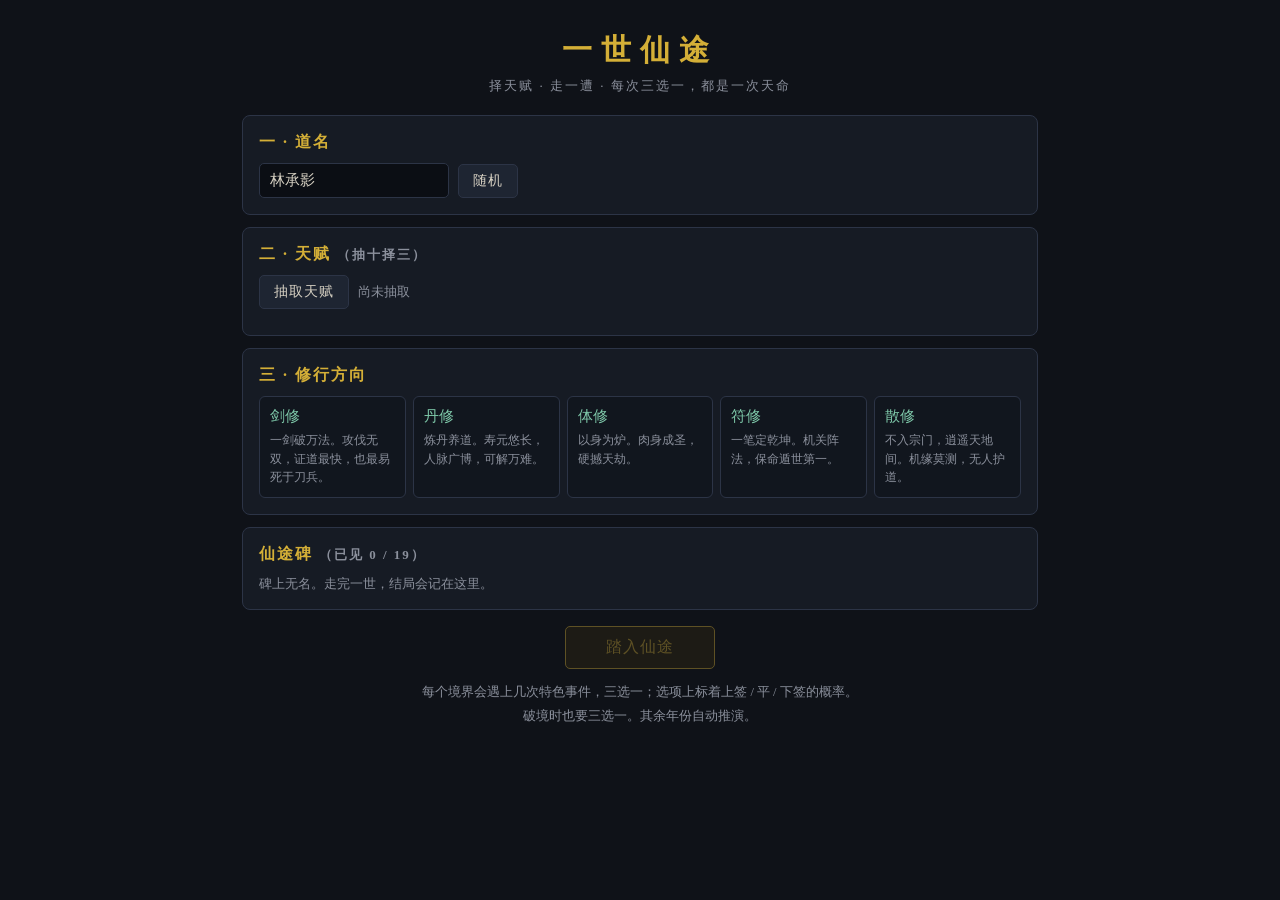
==== index.html @ eea554a2 "v1.0" ====
<!DOCTYPE html>
<html lang="zh-CN">
<head>
<meta charset="utf-8">
<meta name="viewport" content="width=device-width, initial-scale=1">
<title>一世仙途 · 文字修仙人生</title>
<style>
  :root{
    --bg:#0f1218; --panel:#161b24; --line:#2c3446; --ink:#d8d2c4;
    --dim:#8b909c; --gold:#d4af37; --jade:#7ec8a9; --red:#c96a6a; --blue:#7aa5d8;
  }
  *{box-sizing:border-box; margin:0; padding:0;}
  body{background:var(--bg); color:var(--ink); font-family:"KaiTi","STKaiti","楷体","Noto Serif SC",serif;
    min-height:100vh; display:flex; justify-content:center;}
  #app{width:min(820px,96vw); padding:18px 12px 44px;}
  header{text-align:center; margin:12px 0 20px;}
  header h1{font-size:30px; letter-spacing:9px; color:var(--gold); font-weight:600;}
  header p{color:var(--dim); margin-top:6px; letter-spacing:2px; font-size:13px;}
  .panel{background:var(--panel); border:1px solid var(--line); border-radius:8px; padding:16px; margin-bottom:12px;}
  .panel h2{font-size:16px; color:var(--gold); margin-bottom:10px; letter-spacing:2px; font-weight:600;}
  .row{display:flex; gap:9px; flex-wrap:wrap; align-items:center;}
  .center{justify-content:center;}
  input[type=text]{background:#0b0e14; border:1px solid var(--line); color:var(--ink);
    padding:8px 10px; border-radius:5px; font-size:15px; font-family:inherit; width:190px;}
  input[type=text]:focus{outline:none; border-color:var(--gold);}
  button{background:#1e2532; color:var(--ink); border:1px solid var(--line); padding:7px 14px;
    border-radius:5px; cursor:pointer; font-family:inherit; font-size:14px; letter-spacing:1px;}
  button:hover:not(:disabled){border-color:var(--gold); color:var(--gold);}
  button:disabled{opacity:.4; cursor:not-allowed;}
  button.primary{background:#332a13; border-color:var(--gold); color:var(--gold);}
  .hint{color:var(--dim); font-size:13px;}
  .rules{color:var(--dim); font-size:12.5px; line-height:1.9; text-align:center; margin-top:12px;}

  #talentGrid{display:grid; grid-template-columns:repeat(auto-fill,minmax(150px,1fr)); gap:7px; margin-top:10px;}
  .tcard{border:1px solid var(--line); border-radius:6px; padding:9px; cursor:pointer; background:#11161e;}
  .tcard:hover{background:#171e29;}
  .tcard .tname{font-size:14px;}
  .tcard .tdesc{font-size:12px; color:var(--dim); margin-top:4px; line-height:1.5;}
  .tcard .grade{font-size:10.5px; color:var(--dim);}
  .tcard.sel{border-color:var(--jade); background:#15211d;}
  .tcard.sel::after{content:" ✓"; color:var(--jade);}
  .tcard.g4 .grade{color:var(--gold);}
  .tcard.g3 .grade{color:#b48ae0;}

  #pathGrid{display:grid; grid-template-columns:repeat(auto-fill,minmax(145px,1fr)); gap:7px;}
  .pcard{border:1px solid var(--line); border-radius:6px; padding:10px; cursor:pointer; background:#11161e;}
  .pcard:hover{background:#171e29;}
  .pcard .pname{font-size:15px; color:var(--jade);}
  .pcard .pdesc{font-size:12px; color:var(--dim); margin-top:5px; line-height:1.55;}
  .pcard.sel{border-color:var(--jade); background:#15211d;}

  #stele{display:flex; flex-wrap:wrap; gap:5px;}
  .stchip{font-size:11.5px; border:1px solid var(--line); border-radius:12px; padding:2px 9px; color:var(--dim);}
  .stchip.got{color:var(--gold); border-color:#5a4a1e; cursor:help;}

  #status{display:flex; flex-wrap:wrap; gap:6px 14px; align-items:center;
    background:var(--panel); border:1px solid var(--line); border-radius:8px;
    padding:9px 12px; margin-bottom:10px; font-size:13.5px;}
  #status b{color:var(--gold); font-weight:600;}
  .chip{background:#1d2434; border-radius:12px; padding:1px 8px; font-size:12px;}
  .chip.auto{color:#b48ae0;}
  #log{background:var(--panel); border:1px solid var(--line); border-radius:8px;
    padding:16px 18px; min-height:300px; max-height:62vh; overflow-y:auto;
    line-height:1.9; font-size:15px;}
  .entry{margin-bottom:9px;}
  .entry .yr{color:var(--dim); font-size:12.5px; margin-right:7px;}
  .entry .et{color:var(--jade); margin-right:5px;}
  .entry.brk{text-align:center; color:var(--gold); letter-spacing:3px; margin:16px 0;
    border-top:1px dashed var(--line); border-bottom:1px dashed var(--line); padding:7px 0;}
  .entry.fill{color:#9aa0ad;}
  .entry .fx{display:block; color:var(--dim); font-size:12px; margin-top:2px;}
  .entry.result{border-left:2px solid var(--line); padding-left:10px;}
  .entry.result.good{border-left-color:var(--jade);}
  .entry.result.mid{border-left-color:var(--gold);}
  .entry.result.bad{border-left-color:var(--red);}
  .entry .pick{color:var(--gold);}
  .badge{display:inline; font-size:11px; margin-left:5px; letter-spacing:1px;}
  .badge::before{content:"〔";} .badge::after{content:"〕";}
  .badge.good{color:var(--jade);}
  .badge.mid{color:var(--gold);}
  .badge.bad{color:var(--red);}

  .choice{border:1px solid var(--line); border-left:3px solid var(--gold);
    padding:13px 14px; margin:15px 0; background:#131822;}
  .choice.special{border-left-color:var(--gold);}
  .choice.breakthrough{border-left-color:var(--blue);}
  .choice.event{border-left-color:var(--jade);}
  .ctag{font-size:10.5px; letter-spacing:3px; color:var(--dim); margin-bottom:5px;}
  .ctitle{color:var(--gold); font-size:16px; margin-bottom:6px;}
  .ctext{line-height:1.8; font-size:14px; margin-bottom:9px; white-space:pre-line;}
  .chint{color:var(--dim); font-size:11.5px; margin-bottom:8px;}
  .opt{display:block; width:100%; text-align:left; margin-bottom:7px; padding:9px 11px;
    background:#0e1219; border:1px solid var(--line); border-radius:5px; letter-spacing:0;}
  .opt:last-child{margin-bottom:0;}
  .opt:hover:not(:disabled){border-color:var(--gold);}
  .olabel{font-size:14.5px; color:var(--ink);}
  .opt .risk{font-size:10.5px; border:1px solid currentColor; border-radius:3px; padding:0 5px; margin-left:7px;}
  .risk.good{color:var(--jade);} .risk.mid{color:var(--gold);} .risk.bad{color:var(--red);}
  .odesc{font-size:12px; color:var(--dim); line-height:1.6; margin-top:4px;}
  .oprob{font-size:12px; color:var(--dim); margin-top:4px;}
  .oprob .g{color:var(--jade);} .oprob .m{color:var(--gold);} .oprob .b{color:var(--red);}
  .ochance{font-size:12.5px; color:var(--blue); margin-top:4px;}
  .olock{font-size:11.5px; color:var(--red); margin-top:3px;}
  .thinking{color:#b48ae0; font-size:11.5px; margin-top:6px;}

  #controls{display:flex; gap:6px; margin-top:9px; flex-wrap:wrap; align-items:center;}
  #controls .sep{flex:1;}
  #controls button{padding:6px 12px; font-size:13px;}
  #controls button.on{border-color:#b48ae0; color:#b48ae0;}

  #ending{position:fixed; inset:0; background:rgba(6,8,12,.94); z-index:20;
    display:flex; align-items:center; justify-content:center; padding:18px;}
  #ending .card{background:var(--panel); border:1px solid var(--gold); border-radius:10px;
    max-width:600px; width:100%; padding:26px 26px 22px; text-align:center;
    max-height:90vh; overflow-y:auto;}
  #ending .etag{color:var(--dim); letter-spacing:4px; font-size:12px;}
  #ending h2{font-size:28px; color:var(--gold); letter-spacing:6px; margin:10px 0 4px; font-weight:600;}
  #ending .grade{color:var(--dim); font-size:12.5px; margin-bottom:14px;}
  #ending .grade b{color:var(--gold); font-size:17px;}
  #ending .edesc{white-space:pre-line; line-height:1.9; font-size:14.5px; text-align:left;
    margin-bottom:14px; padding:11px 13px; background:#10141b; border-radius:6px;}
  #ending .grid{display:grid; grid-template-columns:repeat(4,1fr); gap:5px; margin-bottom:12px;}
  #ending .grid div{background:#10141b; border:1px solid var(--line); border-radius:4px; padding:5px 3px;
    font-size:11.5px; color:var(--dim);}
  #ending .grid b{display:block; color:var(--ink); font-size:14px; font-weight:400; margin-top:2px;}
  #ending .flagwrap{display:flex; flex-wrap:wrap; gap:4px; justify-content:center; margin-bottom:12px;}
  #ending .flag{font-size:11px; color:var(--jade); border:1px solid #29473c; border-radius:10px; padding:1px 8px;}
  #ending .unlock{font-size:11.5px; color:var(--dim); margin-bottom:10px;}
  #ending .hist{text-align:left; font-size:12px; color:var(--dim); line-height:1.8;
    border-top:1px dashed var(--line); padding-top:8px; margin-bottom:14px; max-height:160px; overflow-y:auto;}
  #ending .hrow{display:flex; gap:6px;}
  #ending .hrow span:first-child{color:#6f7684; min-width:56px;}
  #ending .hrow span:nth-child(2){color:var(--ink);}
  #ending .actions{display:flex; gap:9px; justify-content:center; flex-wrap:wrap;}
  #ending .actions button{padding:9px 20px; font-size:14px;}

  @media(max-width:640px){
    header h1{font-size:26px; letter-spacing:6px;}
    #ending .grid{grid-template-columns:repeat(2,1fr);}
  }
  ::-webkit-scrollbar{width:7px;} ::-webkit-scrollbar-thumb{background:#2c3446; border-radius:3px;}
  .hidden{display:none !important;}
</style>
</head>
<body>
<div id="app">
  <header>
    <h1>一世仙途</h1>
    <p>择天赋 · 走一遭 · 每次三选一，都是一次天命</p>
  </header>

  <section id="setup">
    <div class="panel">
      <h2>一 · 道名</h2>
      <div class="row">
        <input type="text" id="nameInput" maxlength="8" placeholder="道友名讳…">
        <button id="randName">随机</button>
      </div>
    </div>

    <div class="panel">
      <h2>二 · 天赋 <span class="hint">（抽十择三）</span></h2>
      <div class="row" style="margin-bottom:8px;">
        <button id="drawBtn">抽取天赋</button>
        <span class="hint" id="talentHint">尚未抽取</span>
      </div>
      <div id="talentGrid"></div>
    </div>

    <div class="panel">
      <h2>三 · 修行方向</h2>
      <div id="pathGrid"></div>
    </div>

    <div class="panel">
      <h2>仙途碑 <span class="hint" id="steleHint"></span></h2>
      <div id="stele"></div>
    </div>

    <div class="row center" style="margin-top:16px;">
      <button id="startBtn" class="primary" disabled style="font-size:16px; padding:10px 40px;">踏入仙途</button>
    </div>

    <p class="rules">
      每个境界会遇上几次特色事件，三选一；选项上标着上签 / 平 / 下签的概率。<br>
      破境时也要三选一。其余年份自动推演。
    </p>
  </section>

  <section id="game" class="hidden">
    <div id="status"></div>
    <div id="log"></div>
    <div id="controls">
      <button id="pauseBtn">暂停</button>
      <button id="slowBtn">慢速</button>
      <button id="fastBtn">快速</button>
      <button id="turboBtn">极快</button>
      <span class="sep"></span>
      <button id="autoBtn">托管</button>
      <button id="restartBtn">重新开局</button>
    </div>
  </section>
</div>

<div id="ending" class="hidden">
  <div class="card">
    <div class="etag">—— 此生终局 ——</div>
    <h2 id="endName"></h2>
    <div class="grade" id="endGrade"></div>
    <div class="edesc" id="endDesc"></div>
    <div class="grid" id="endGrid"></div>
    <div class="flagwrap" id="endFlags"></div>
    <div class="unlock" id="endUnlock"></div>
    <div class="hist" id="endHist"></div>
    <div class="actions">
      <button id="againBtn" class="primary">再入轮回</button>
      <button id="sameSeedBtn">同命再走一遭</button>
    </div>
  </div>
</div>

<script src="./specials.js"></script>
<script src="./script.js"></script>
<script src="./engine.js"></script>
<script src="./ui.js"></script>
</body>
</html>
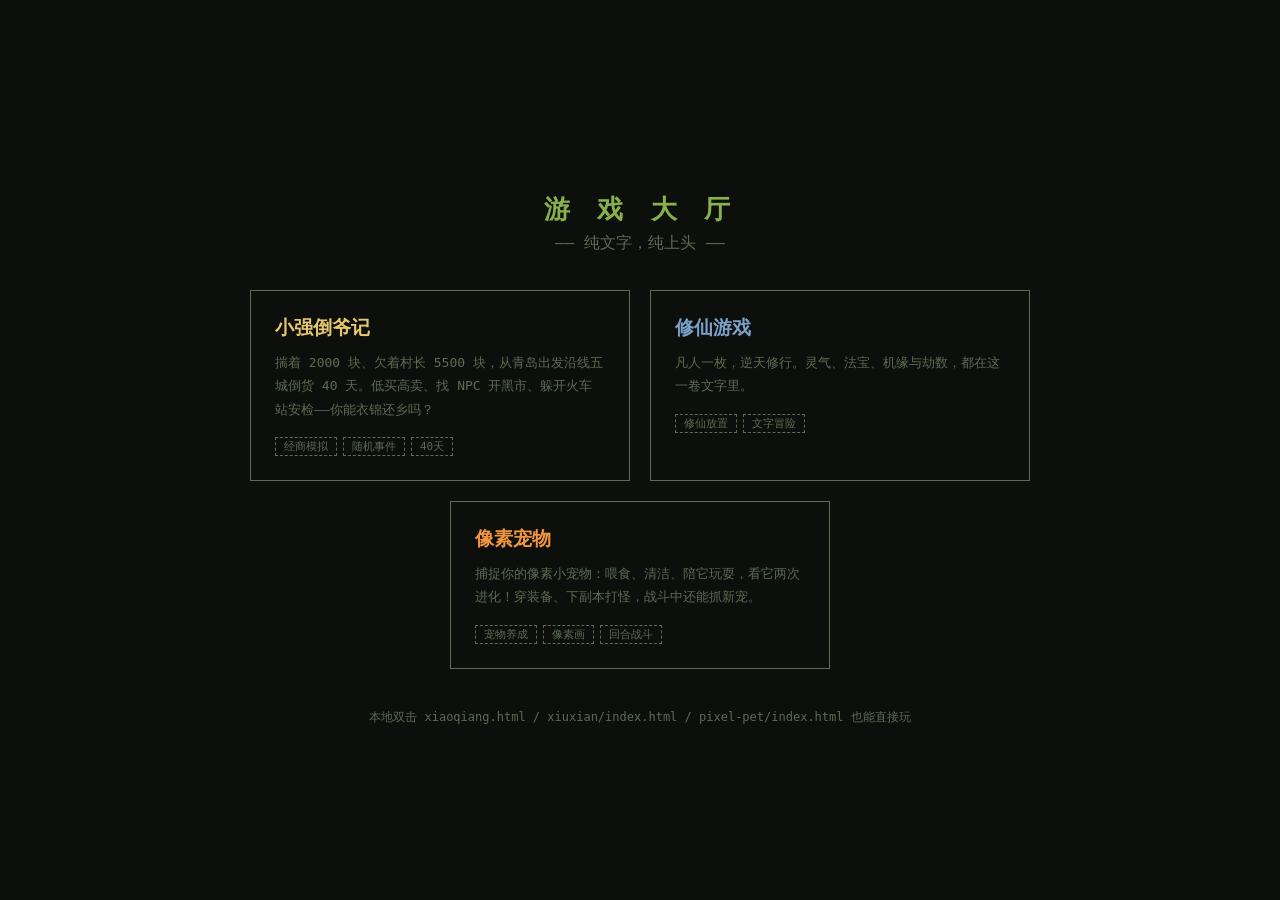
==== commit 9fa665a1: "Add files via upload" ====
--- a/index.html
+++ b/index.html
@@ -1,227 +1,49 @@
 <!DOCTYPE html>
 <html lang="zh-CN">
 <head>
-<meta charset="utf-8">
-<meta name="viewport" content="width=device-width, initial-scale=1">
-<title>一世仙途 · 文字修仙人生</title>
+<meta charset="UTF-8">
+<meta name="viewport" content="width=device-width, initial-scale=1.0">
+<title>文字游戏大厅</title>
 <style>
-  :root{
-    --bg:#0f1218; --panel:#161b24; --line:#2c3446; --ink:#d8d2c4;
-    --dim:#8b909c; --gold:#d4af37; --jade:#7ec8a9; --red:#c96a6a; --blue:#7aa5d8;
-  }
-  *{box-sizing:border-box; margin:0; padding:0;}
-  body{background:var(--bg); color:var(--ink); font-family:"KaiTi","STKaiti","楷体","Noto Serif SC",serif;
-    min-height:100vh; display:flex; justify-content:center;}
-  #app{width:min(820px,96vw); padding:18px 12px 44px;}
-  header{text-align:center; margin:12px 0 20px;}
-  header h1{font-size:30px; letter-spacing:9px; color:var(--gold); font-weight:600;}
-  header p{color:var(--dim); margin-top:6px; letter-spacing:2px; font-size:13px;}
-  .panel{background:var(--panel); border:1px solid var(--line); border-radius:8px; padding:16px; margin-bottom:12px;}
-  .panel h2{font-size:16px; color:var(--gold); margin-bottom:10px; letter-spacing:2px; font-weight:600;}
-  .row{display:flex; gap:9px; flex-wrap:wrap; align-items:center;}
-  .center{justify-content:center;}
-  input[type=text]{background:#0b0e14; border:1px solid var(--line); color:var(--ink);
-    padding:8px 10px; border-radius:5px; font-size:15px; font-family:inherit; width:190px;}
-  input[type=text]:focus{outline:none; border-color:var(--gold);}
-  button{background:#1e2532; color:var(--ink); border:1px solid var(--line); padding:7px 14px;
-    border-radius:5px; cursor:pointer; font-family:inherit; font-size:14px; letter-spacing:1px;}
-  button:hover:not(:disabled){border-color:var(--gold); color:var(--gold);}
-  button:disabled{opacity:.4; cursor:not-allowed;}
-  button.primary{background:#332a13; border-color:var(--gold); color:var(--gold);}
-  .hint{color:var(--dim); font-size:13px;}
-  .rules{color:var(--dim); font-size:12.5px; line-height:1.9; text-align:center; margin-top:12px;}
-
-  #talentGrid{display:grid; grid-template-columns:repeat(auto-fill,minmax(150px,1fr)); gap:7px; margin-top:10px;}
-  .tcard{border:1px solid var(--line); border-radius:6px; padding:9px; cursor:pointer; background:#11161e;}
-  .tcard:hover{background:#171e29;}
-  .tcard .tname{font-size:14px;}
-  .tcard .tdesc{font-size:12px; color:var(--dim); margin-top:4px; line-height:1.5;}
-  .tcard .grade{font-size:10.5px; color:var(--dim);}
-  .tcard.sel{border-color:var(--jade); background:#15211d;}
-  .tcard.sel::after{content:" ✓"; color:var(--jade);}
-  .tcard.g4 .grade{color:var(--gold);}
-  .tcard.g3 .grade{color:#b48ae0;}
-
-  #pathGrid{display:grid; grid-template-columns:repeat(auto-fill,minmax(145px,1fr)); gap:7px;}
-  .pcard{border:1px solid var(--line); border-radius:6px; padding:10px; cursor:pointer; background:#11161e;}
-  .pcard:hover{background:#171e29;}
-  .pcard .pname{font-size:15px; color:var(--jade);}
-  .pcard .pdesc{font-size:12px; color:var(--dim); margin-top:5px; line-height:1.55;}
-  .pcard.sel{border-color:var(--jade); background:#15211d;}
-
-  #stele{display:flex; flex-wrap:wrap; gap:5px;}
-  .stchip{font-size:11.5px; border:1px solid var(--line); border-radius:12px; padding:2px 9px; color:var(--dim);}
-  .stchip.got{color:var(--gold); border-color:#5a4a1e; cursor:help;}
-
-  #status{display:flex; flex-wrap:wrap; gap:6px 14px; align-items:center;
-    background:var(--panel); border:1px solid var(--line); border-radius:8px;
-    padding:9px 12px; margin-bottom:10px; font-size:13.5px;}
-  #status b{color:var(--gold); font-weight:600;}
-  .chip{background:#1d2434; border-radius:12px; padding:1px 8px; font-size:12px;}
-  .chip.auto{color:#b48ae0;}
-  #log{background:var(--panel); border:1px solid var(--line); border-radius:8px;
-    padding:16px 18px; min-height:300px; max-height:62vh; overflow-y:auto;
-    line-height:1.9; font-size:15px;}
-  .entry{margin-bottom:9px;}
-  .entry .yr{color:var(--dim); font-size:12.5px; margin-right:7px;}
-  .entry .et{color:var(--jade); margin-right:5px;}
-  .entry.brk{text-align:center; color:var(--gold); letter-spacing:3px; margin:16px 0;
-    border-top:1px dashed var(--line); border-bottom:1px dashed var(--line); padding:7px 0;}
-  .entry.fill{color:#9aa0ad;}
-  .entry .fx{display:block; color:var(--dim); font-size:12px; margin-top:2px;}
-  .entry.result{border-left:2px solid var(--line); padding-left:10px;}
-  .entry.result.good{border-left-color:var(--jade);}
-  .entry.result.mid{border-left-color:var(--gold);}
-  .entry.result.bad{border-left-color:var(--red);}
-  .entry .pick{color:var(--gold);}
-  .badge{display:inline; font-size:11px; margin-left:5px; letter-spacing:1px;}
-  .badge::before{content:"〔";} .badge::after{content:"〕";}
-  .badge.good{color:var(--jade);}
-  .badge.mid{color:var(--gold);}
-  .badge.bad{color:var(--red);}
-
-  .choice{border:1px solid var(--line); border-left:3px solid var(--gold);
-    padding:13px 14px; margin:15px 0; background:#131822;}
-  .choice.special{border-left-color:var(--gold);}
-  .choice.breakthrough{border-left-color:var(--blue);}
-  .choice.event{border-left-color:var(--jade);}
-  .ctag{font-size:10.5px; letter-spacing:3px; color:var(--dim); margin-bottom:5px;}
-  .ctitle{color:var(--gold); font-size:16px; margin-bottom:6px;}
-  .ctext{line-height:1.8; font-size:14px; margin-bottom:9px; white-space:pre-line;}
-  .chint{color:var(--dim); font-size:11.5px; margin-bottom:8px;}
-  .opt{display:block; width:100%; text-align:left; margin-bottom:7px; padding:9px 11px;
-    background:#0e1219; border:1px solid var(--line); border-radius:5px; letter-spacing:0;}
-  .opt:last-child{margin-bottom:0;}
-  .opt:hover:not(:disabled){border-color:var(--gold);}
-  .olabel{font-size:14.5px; color:var(--ink);}
-  .opt .risk{font-size:10.5px; border:1px solid currentColor; border-radius:3px; padding:0 5px; margin-left:7px;}
-  .risk.good{color:var(--jade);} .risk.mid{color:var(--gold);} .risk.bad{color:var(--red);}
-  .odesc{font-size:12px; color:var(--dim); line-height:1.6; margin-top:4px;}
-  .oprob{font-size:12px; color:var(--dim); margin-top:4px;}
-  .oprob .g{color:var(--jade);} .oprob .m{color:var(--gold);} .oprob .b{color:var(--red);}
-  .ochance{font-size:12.5px; color:var(--blue); margin-top:4px;}
-  .olock{font-size:11.5px; color:var(--red); margin-top:3px;}
-  .thinking{color:#b48ae0; font-size:11.5px; margin-top:6px;}
-
-  #controls{display:flex; gap:6px; margin-top:9px; flex-wrap:wrap; align-items:center;}
-  #controls .sep{flex:1;}
-  #controls button{padding:6px 12px; font-size:13px;}
-  #controls button.on{border-color:#b48ae0; color:#b48ae0;}
-
-  #ending{position:fixed; inset:0; background:rgba(6,8,12,.94); z-index:20;
-    display:flex; align-items:center; justify-content:center; padding:18px;}
-  #ending .card{background:var(--panel); border:1px solid var(--gold); border-radius:10px;
-    max-width:600px; width:100%; padding:26px 26px 22px; text-align:center;
-    max-height:90vh; overflow-y:auto;}
-  #ending .etag{color:var(--dim); letter-spacing:4px; font-size:12px;}
-  #ending h2{font-size:28px; color:var(--gold); letter-spacing:6px; margin:10px 0 4px; font-weight:600;}
-  #ending .grade{color:var(--dim); font-size:12.5px; margin-bottom:14px;}
-  #ending .grade b{color:var(--gold); font-size:17px;}
-  #ending .edesc{white-space:pre-line; line-height:1.9; font-size:14.5px; text-align:left;
-    margin-bottom:14px; padding:11px 13px; background:#10141b; border-radius:6px;}
-  #ending .grid{display:grid; grid-template-columns:repeat(4,1fr); gap:5px; margin-bottom:12px;}
-  #ending .grid div{background:#10141b; border:1px solid var(--line); border-radius:4px; padding:5px 3px;
-    font-size:11.5px; color:var(--dim);}
-  #ending .grid b{display:block; color:var(--ink); font-size:14px; font-weight:400; margin-top:2px;}
-  #ending .flagwrap{display:flex; flex-wrap:wrap; gap:4px; justify-content:center; margin-bottom:12px;}
-  #ending .flag{font-size:11px; color:var(--jade); border:1px solid #29473c; border-radius:10px; padding:1px 8px;}
-  #ending .unlock{font-size:11.5px; color:var(--dim); margin-bottom:10px;}
-  #ending .hist{text-align:left; font-size:12px; color:var(--dim); line-height:1.8;
-    border-top:1px dashed var(--line); padding-top:8px; margin-bottom:14px; max-height:160px; overflow-y:auto;}
-  #ending .hrow{display:flex; gap:6px;}
-  #ending .hrow span:first-child{color:#6f7684; min-width:56px;}
-  #ending .hrow span:nth-child(2){color:var(--ink);}
-  #ending .actions{display:flex; gap:9px; justify-content:center; flex-wrap:wrap;}
-  #ending .actions button{padding:9px 20px; font-size:14px;}
-
-  @media(max-width:640px){
-    header h1{font-size:26px; letter-spacing:6px;}
-    #ending .grid{grid-template-columns:repeat(2,1fr);}
-  }
-  ::-webkit-scrollbar{width:7px;} ::-webkit-scrollbar-thumb{background:#2c3446; border-radius:3px;}
-  .hidden{display:none !important;}
+  :root { --bg:#0d0f0c; --fg:#b8c9a8; --dim:#5c6b52; --accent:#88b04b; --gold:#e6c86e; --blue:#7aa2c9; }
+  * { box-sizing:border-box; }
+  body { margin:0; background:var(--bg); color:var(--fg); font-family:"Cascadia Mono",Consolas,"Microsoft YaHei",monospace; min-height:100vh; display:flex; align-items:center; justify-content:center; }
+  .hub { max-width:900px; padding:40px 20px; width:100%; }
+  h1 { color:var(--accent); text-align:center; letter-spacing:6px; font-size:26px; margin-bottom:6px; }
+  .sub { text-align:center; color:var(--dim); margin-bottom:36px; }
+  .cards { display:flex; gap:20px; flex-wrap:wrap; justify-content:center; }
+  a.card { display:block; width:380px; max-width:92vw; border:1px solid var(--dim); padding:24px; text-decoration:none; color:var(--fg); transition:border-color .15s, transform .15s; }
+  a.card:hover { border-color:var(--accent); transform:translateY(-3px); }
+  .card h2 { margin:0 0 10px; font-size:19px; }
+  .card.xq h2 { color:var(--gold); } .card.xx h2 { color:var(--blue); } .card.pp h2 { color:#f2953f; }
+  .card p { margin:0; color:var(--dim); font-size:13px; line-height:1.8; }
+  .card .tags { margin-top:14px; }
+  .tag { display:inline-block; border:1px dashed var(--dim); color:var(--dim); font-size:11px; padding:1px 8px; margin-right:6px; }
+  footer { text-align:center; color:var(--dim); margin-top:40px; font-size:12px; }
 </style>
 </head>
 <body>
-<div id="app">
-  <header>
-    <h1>一世仙途</h1>
-    <p>择天赋 · 走一遭 · 每次三选一，都是一次天命</p>
-  </header>
-
-  <section id="setup">
-    <div class="panel">
-      <h2>一 · 道名</h2>
-      <div class="row">
-        <input type="text" id="nameInput" maxlength="8" placeholder="道友名讳…">
-        <button id="randName">随机</button>
-      </div>
-    </div>
-
-    <div class="panel">
-      <h2>二 · 天赋 <span class="hint">（抽十择三）</span></h2>
-      <div class="row" style="margin-bottom:8px;">
-        <button id="drawBtn">抽取天赋</button>
-        <span class="hint" id="talentHint">尚未抽取</span>
-      </div>
-      <div id="talentGrid"></div>
-    </div>
-
-    <div class="panel">
-      <h2>三 · 修行方向</h2>
-      <div id="pathGrid"></div>
-    </div>
-
-    <div class="panel">
-      <h2>仙途碑 <span class="hint" id="steleHint"></span></h2>
-      <div id="stele"></div>
-    </div>
-
-    <div class="row center" style="margin-top:16px;">
-      <button id="startBtn" class="primary" disabled style="font-size:16px; padding:10px 40px;">踏入仙途</button>
-    </div>
-
-    <p class="rules">
-      每个境界会遇上几次特色事件，三选一；选项上标着上签 / 平 / 下签的概率。<br>
-      破境时也要三选一。其余年份自动推演。
-    </p>
-  </section>
-
-  <section id="game" class="hidden">
-    <div id="status"></div>
-    <div id="log"></div>
-    <div id="controls">
-      <button id="pauseBtn">暂停</button>
-      <button id="slowBtn">慢速</button>
-      <button id="fastBtn">快速</button>
-      <button id="turboBtn">极快</button>
-      <span class="sep"></span>
-      <button id="autoBtn">托管</button>
-      <button id="restartBtn">重新开局</button>
-    </div>
-  </section>
+<div class="hub">
+  <h1>游 戏 大 厅</h1>
+  <div class="sub">—— 纯文字，纯上头 ——</div>
+  <div class="cards">
+    <a class="card xq" href="xiaoqiang.html">
+      <h2>小强倒爷记</h2>
+      <p>揣着 2000 块、欠着村长 5500 块，从青岛出发沿线五城倒货 40 天。低买高卖、找 NPC 开黑市、躲开火车站安检——你能衣锦还乡吗？</p>
+      <div class="tags"><span class="tag">经商模拟</span><span class="tag">随机事件</span><span class="tag">40天</span></div>
+    </a>
+    <a class="card xx" href="xiuxian/index.html">
+      <h2>修仙游戏</h2>
+      <p>凡人一枚，逆天修行。灵气、法宝、机缘与劫数，都在这一卷文字里。</p>
+      <div class="tags"><span class="tag">修仙放置</span><span class="tag">文字冒险</span></div>
+    </a>
+    <a class="card pp" href="pixel-pet/index.html">
+      <h2>像素宠物</h2>
+      <p>捕捉你的像素小宠物：喂食、清洁、陪它玩耍，看它两次进化！穿装备、下副本打怪，战斗中还能抓新宠。</p>
+      <div class="tags"><span class="tag">宠物养成</span><span class="tag">像素画</span><span class="tag">回合战斗</span></div>
+    </a>
+  </div>
+  <footer>本地双击 xiaoqiang.html / xiuxian/index.html / pixel-pet/index.html 也能直接玩</footer>
 </div>
-
-<div id="ending" class="hidden">
-  <div class="card">
-    <div class="etag">—— 此生终局 ——</div>
-    <h2 id="endName"></h2>
-    <div class="grade" id="endGrade"></div>
-    <div class="edesc" id="endDesc"></div>
-    <div class="grid" id="endGrid"></div>
-    <div class="flagwrap" id="endFlags"></div>
-    <div class="unlock" id="endUnlock"></div>
-    <div class="hist" id="endHist"></div>
-    <div class="actions">
-      <button id="againBtn" class="primary">再入轮回</button>
-      <button id="sameSeedBtn">同命再走一遭</button>
-    </div>
-  </div>
-</div>
-
-<script src="./specials.js"></script>
-<script src="./script.js"></script>
-<script src="./engine.js"></script>
-<script src="./ui.js"></script>
 </body>
 </html>
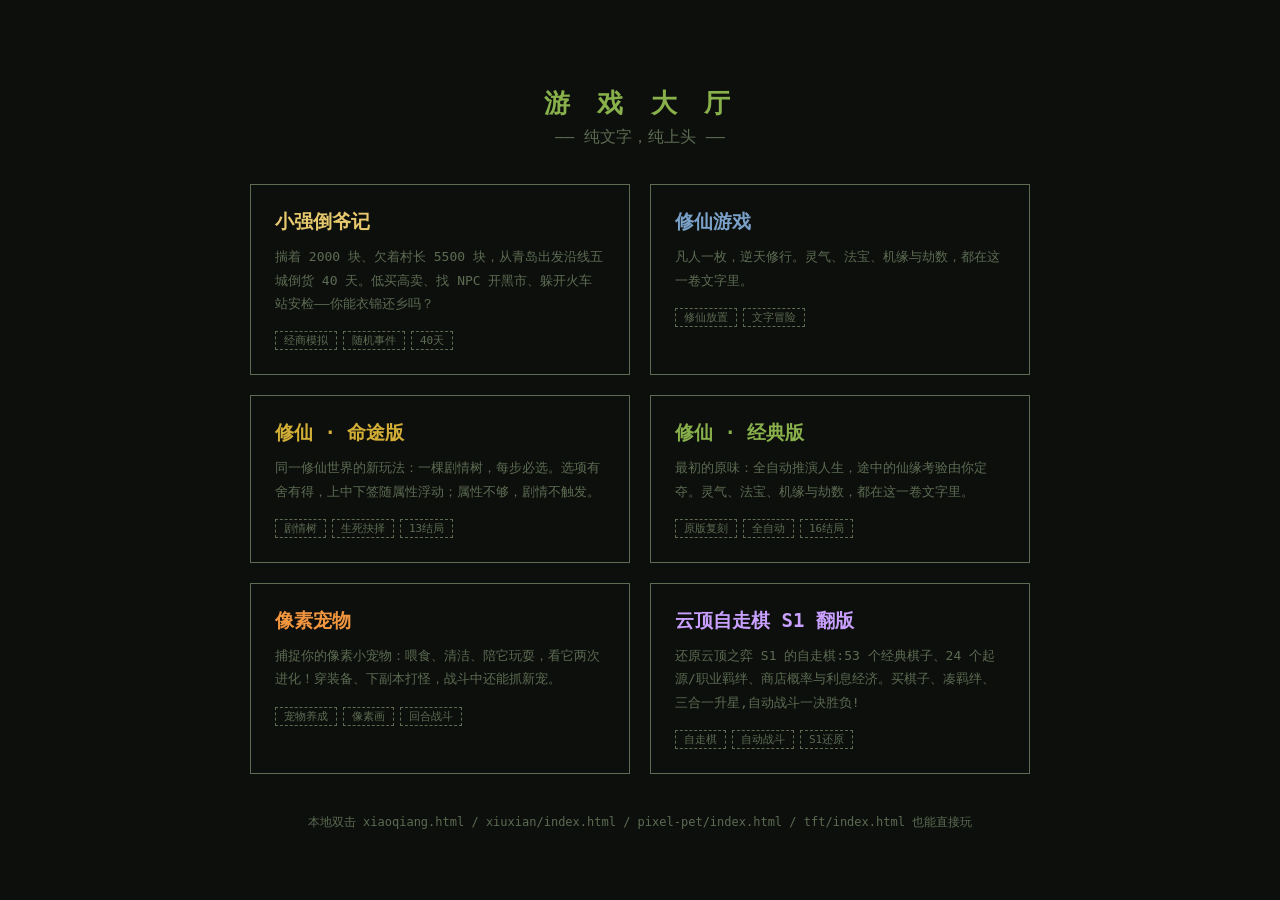
==== commit 310dc409: "游戏大厅：修仙（自动推演+命途）+ 小强倒爷记 + 像素宠物 + 云顶自走棋" ====
--- a/index.html
+++ b/index.html
@@ -15,7 +15,7 @@
   a.card { display:block; width:380px; max-width:92vw; border:1px solid var(--dim); padding:24px; text-decoration:none; color:var(--fg); transition:border-color .15s, transform .15s; }
   a.card:hover { border-color:var(--accent); transform:translateY(-3px); }
   .card h2 { margin:0 0 10px; font-size:19px; }
-  .card.xq h2 { color:var(--gold); } .card.xx h2 { color:var(--blue); } .card.pp h2 { color:#f2953f; }
+  .card.xq h2 { color:var(--gold); } .card.xx h2 { color:var(--blue); } .card.pp h2 { color:#f2953f; } .card.tft h2 { color:#c9a0ff; } .card.mt h2 { color:#d4af37; } .card.cl h2 { color:#88b04b; }
   .card p { margin:0; color:var(--dim); font-size:13px; line-height:1.8; }
   .card .tags { margin-top:14px; }
   .tag { display:inline-block; border:1px dashed var(--dim); color:var(--dim); font-size:11px; padding:1px 8px; margin-right:6px; }
@@ -37,13 +37,28 @@
       <p>凡人一枚，逆天修行。灵气、法宝、机缘与劫数，都在这一卷文字里。</p>
       <div class="tags"><span class="tag">修仙放置</span><span class="tag">文字冒险</span></div>
     </a>
+    <a class="card mt" href="xiuxian/fate.html">
+      <h2>修仙 · 命途版</h2>
+      <p>同一修仙世界的新玩法：一棵剧情树，每步必选。选项有舍有得，上中下签随属性浮动；属性不够，剧情不触发。</p>
+      <div class="tags"><span class="tag">剧情树</span><span class="tag">生死抉择</span><span class="tag">13结局</span></div>
+    </a>
+    <a class="card cl" href="xiuxian/classic.html">
+      <h2>修仙 · 经典版</h2>
+      <p>最初的原味：全自动推演人生，途中的仙缘考验由你定夺。灵气、法宝、机缘与劫数，都在这一卷文字里。</p>
+      <div class="tags"><span class="tag">原版复刻</span><span class="tag">全自动</span><span class="tag">16结局</span></div>
+    </a>
     <a class="card pp" href="pixel-pet/index.html">
       <h2>像素宠物</h2>
       <p>捕捉你的像素小宠物：喂食、清洁、陪它玩耍，看它两次进化！穿装备、下副本打怪，战斗中还能抓新宠。</p>
       <div class="tags"><span class="tag">宠物养成</span><span class="tag">像素画</span><span class="tag">回合战斗</span></div>
     </a>
+    <a class="card tft" href="tft/index.html">
+      <h2>云顶自走棋 S1 翻版</h2>
+      <p>还原云顶之弈 S1 的自走棋:53 个经典棋子、24 个起源/职业羁绊、商店概率与利息经济。买棋子、凑羁绊、三合一升星,自动战斗一决胜负!</p>
+      <div class="tags"><span class="tag">自走棋</span><span class="tag">自动战斗</span><span class="tag">S1还原</span></div>
+    </a>
   </div>
-  <footer>本地双击 xiaoqiang.html / xiuxian/index.html / pixel-pet/index.html 也能直接玩</footer>
+  <footer>本地双击 xiaoqiang.html / xiuxian/index.html / pixel-pet/index.html / tft/index.html 也能直接玩</footer>
 </div>
 </body>
 </html>
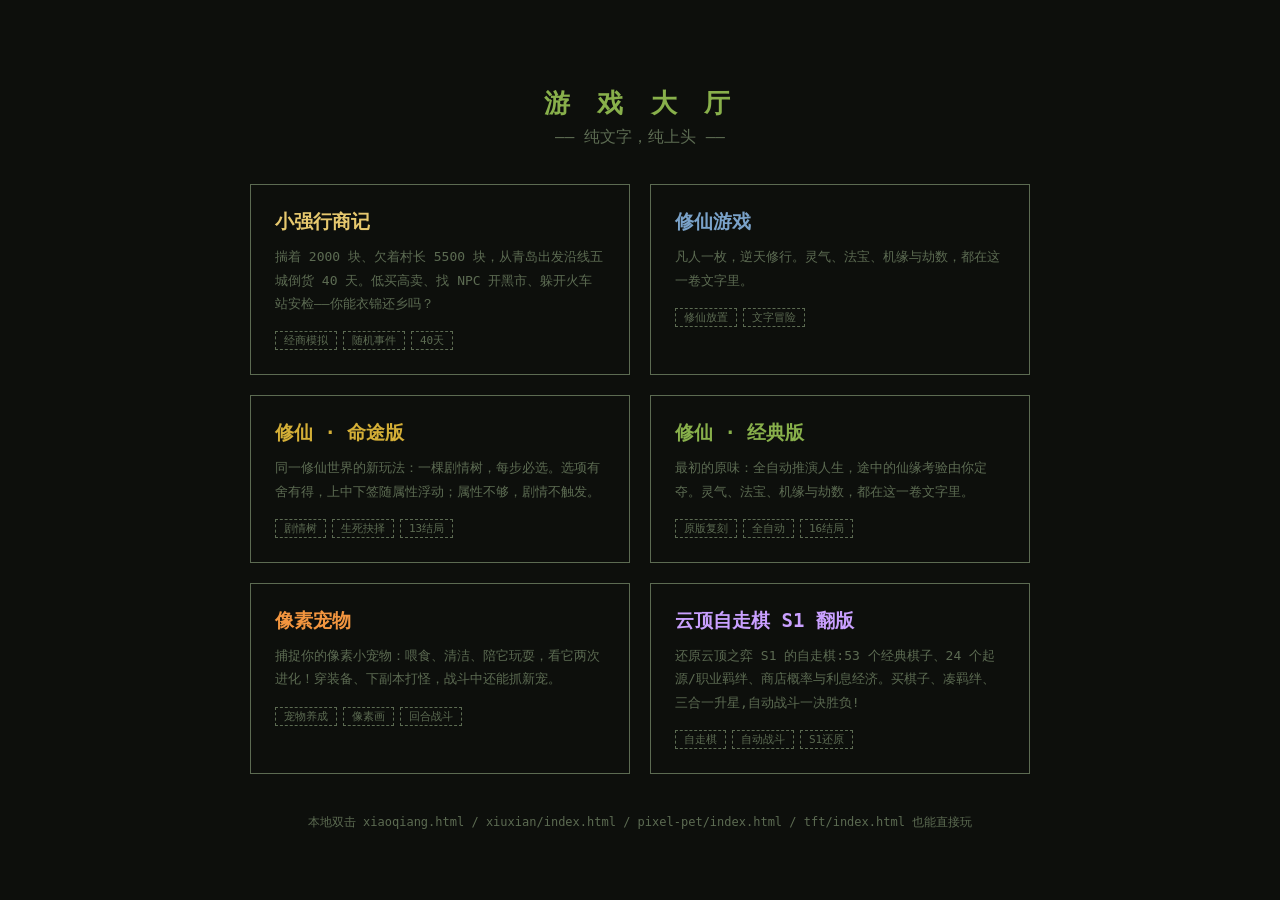
==== commit ba528e8d: "更名小强行商记：清除倒爷/浮生记等敏感与重名词" ====
--- a/index.html
+++ b/index.html
@@ -28,7 +28,7 @@
   <div class="sub">—— 纯文字，纯上头 ——</div>
   <div class="cards">
     <a class="card xq" href="xiaoqiang.html">
-      <h2>小强倒爷记</h2>
+      <h2>小强行商记</h2>
       <p>揣着 2000 块、欠着村长 5500 块，从青岛出发沿线五城倒货 40 天。低买高卖、找 NPC 开黑市、躲开火车站安检——你能衣锦还乡吗？</p>
       <div class="tags"><span class="tag">经商模拟</span><span class="tag">随机事件</span><span class="tag">40天</span></div>
     </a>
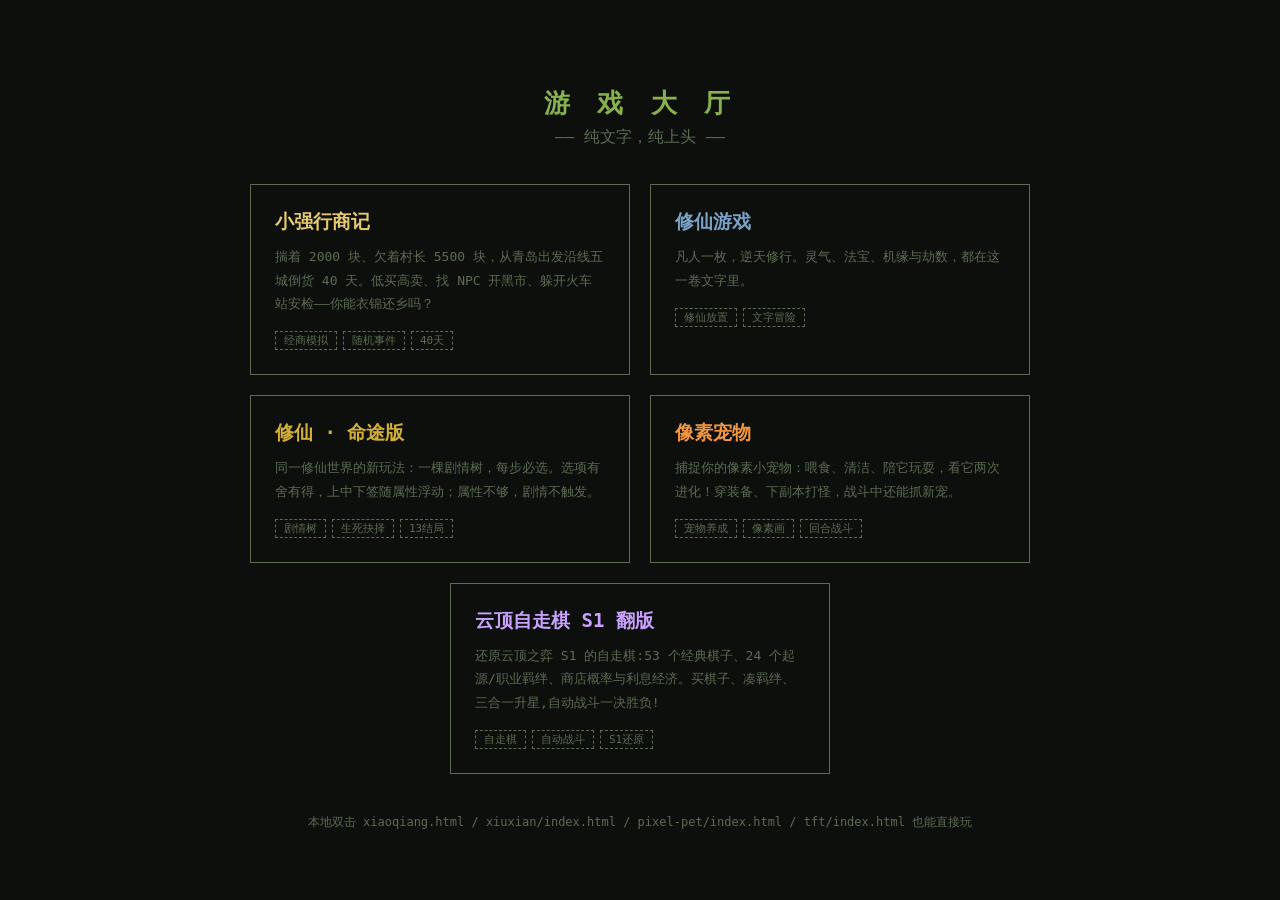
==== commit 6d6278e5: "大厅移除已删除的经典版死链卡片" ====
--- a/index.html
+++ b/index.html
@@ -42,11 +42,6 @@
       <p>同一修仙世界的新玩法：一棵剧情树，每步必选。选项有舍有得，上中下签随属性浮动；属性不够，剧情不触发。</p>
       <div class="tags"><span class="tag">剧情树</span><span class="tag">生死抉择</span><span class="tag">13结局</span></div>
     </a>
-    <a class="card cl" href="xiuxian/classic.html">
-      <h2>修仙 · 经典版</h2>
-      <p>最初的原味：全自动推演人生，途中的仙缘考验由你定夺。灵气、法宝、机缘与劫数，都在这一卷文字里。</p>
-      <div class="tags"><span class="tag">原版复刻</span><span class="tag">全自动</span><span class="tag">16结局</span></div>
-    </a>
     <a class="card pp" href="pixel-pet/index.html">
       <h2>像素宠物</h2>
       <p>捕捉你的像素小宠物：喂食、清洁、陪它玩耍，看它两次进化！穿装备、下副本打怪，战斗中还能抓新宠。</p>
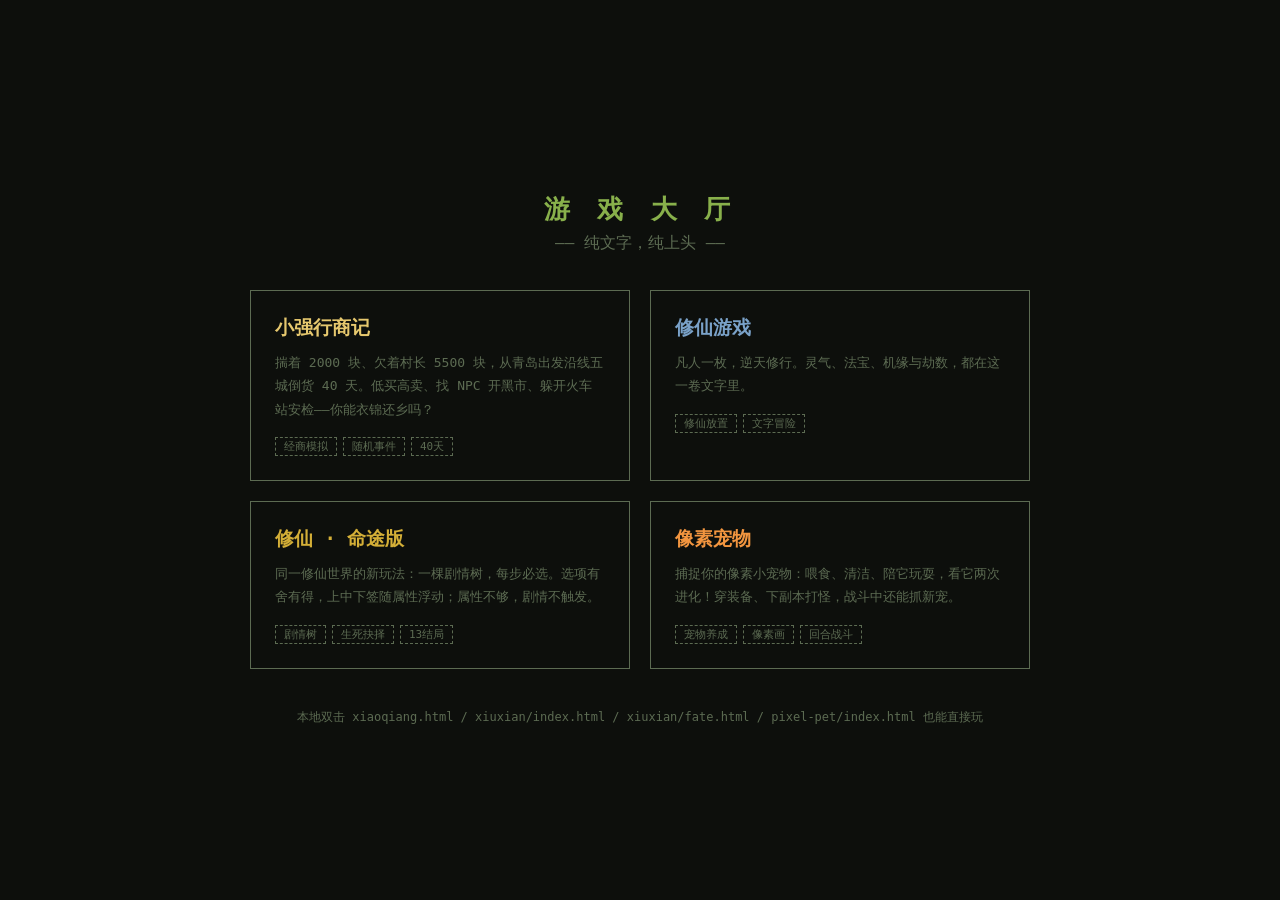
==== commit 6794443c: "移除未完成的云顶自走棋" ====
--- a/index.html
+++ b/index.html
@@ -47,13 +47,8 @@
       <p>捕捉你的像素小宠物：喂食、清洁、陪它玩耍，看它两次进化！穿装备、下副本打怪，战斗中还能抓新宠。</p>
       <div class="tags"><span class="tag">宠物养成</span><span class="tag">像素画</span><span class="tag">回合战斗</span></div>
     </a>
-    <a class="card tft" href="tft/index.html">
-      <h2>云顶自走棋 S1 翻版</h2>
-      <p>还原云顶之弈 S1 的自走棋:53 个经典棋子、24 个起源/职业羁绊、商店概率与利息经济。买棋子、凑羁绊、三合一升星,自动战斗一决胜负!</p>
-      <div class="tags"><span class="tag">自走棋</span><span class="tag">自动战斗</span><span class="tag">S1还原</span></div>
-    </a>
   </div>
-  <footer>本地双击 xiaoqiang.html / xiuxian/index.html / pixel-pet/index.html / tft/index.html 也能直接玩</footer>
+  <footer>本地双击 xiaoqiang.html / xiuxian/index.html / xiuxian/fate.html / pixel-pet/index.html 也能直接玩</footer>
 </div>
 </body>
 </html>
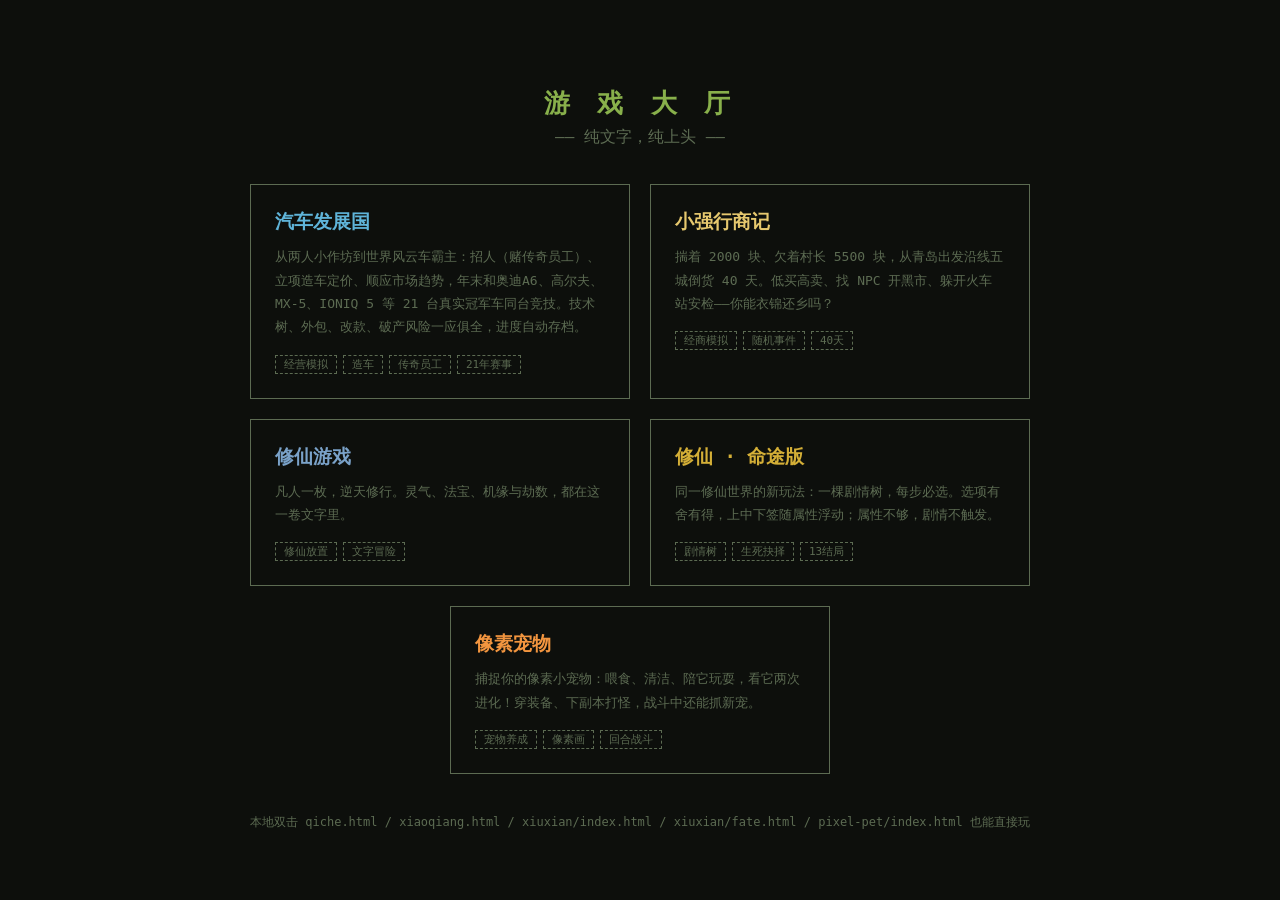
==== commit c45e1835: "hub: 大厅新增汽车发展国卡片" ====
--- a/index.html
+++ b/index.html
@@ -15,7 +15,7 @@
   a.card { display:block; width:380px; max-width:92vw; border:1px solid var(--dim); padding:24px; text-decoration:none; color:var(--fg); transition:border-color .15s, transform .15s; }
   a.card:hover { border-color:var(--accent); transform:translateY(-3px); }
   .card h2 { margin:0 0 10px; font-size:19px; }
-  .card.xq h2 { color:var(--gold); } .card.xx h2 { color:var(--blue); } .card.pp h2 { color:#f2953f; } .card.tft h2 { color:#c9a0ff; } .card.mt h2 { color:#d4af37; } .card.cl h2 { color:#88b04b; }
+  .card.xq h2 { color:var(--gold); } .card.xx h2 { color:var(--blue); } .card.pp h2 { color:#f2953f; } .card.tft h2 { color:#c9a0ff; } .card.mt h2 { color:#d4af37; } .card.cl h2 { color:#88b04b; } .card.qc h2 { color:#5fb4d9; }
   .card p { margin:0; color:var(--dim); font-size:13px; line-height:1.8; }
   .card .tags { margin-top:14px; }
   .tag { display:inline-block; border:1px dashed var(--dim); color:var(--dim); font-size:11px; padding:1px 8px; margin-right:6px; }
@@ -27,6 +27,11 @@
   <h1>游 戏 大 厅</h1>
   <div class="sub">—— 纯文字，纯上头 ——</div>
   <div class="cards">
+    <a class="card qc" href="qiche.html">
+      <h2>汽车发展国</h2>
+      <p>从两人小作坊到世界风云车霸主：招人（赌传奇员工）、立项造车定价、顺应市场趋势，年末和奥迪A6、高尔夫、MX-5、IONIQ 5 等 21 台真实冠军车同台竞技。技术树、外包、改款、破产风险一应俱全，进度自动存档。</p>
+      <div class="tags"><span class="tag">经营模拟</span><span class="tag">造车</span><span class="tag">传奇员工</span><span class="tag">21年赛事</span></div>
+    </a>
     <a class="card xq" href="xiaoqiang.html">
       <h2>小强行商记</h2>
       <p>揣着 2000 块、欠着村长 5500 块，从青岛出发沿线五城倒货 40 天。低买高卖、找 NPC 开黑市、躲开火车站安检——你能衣锦还乡吗？</p>
@@ -48,7 +53,7 @@
       <div class="tags"><span class="tag">宠物养成</span><span class="tag">像素画</span><span class="tag">回合战斗</span></div>
     </a>
   </div>
-  <footer>本地双击 xiaoqiang.html / xiuxian/index.html / xiuxian/fate.html / pixel-pet/index.html 也能直接玩</footer>
+  <footer>本地双击 qiche.html / xiaoqiang.html / xiuxian/index.html / xiuxian/fate.html / pixel-pet/index.html 也能直接玩</footer>
 </div>
 </body>
 </html>
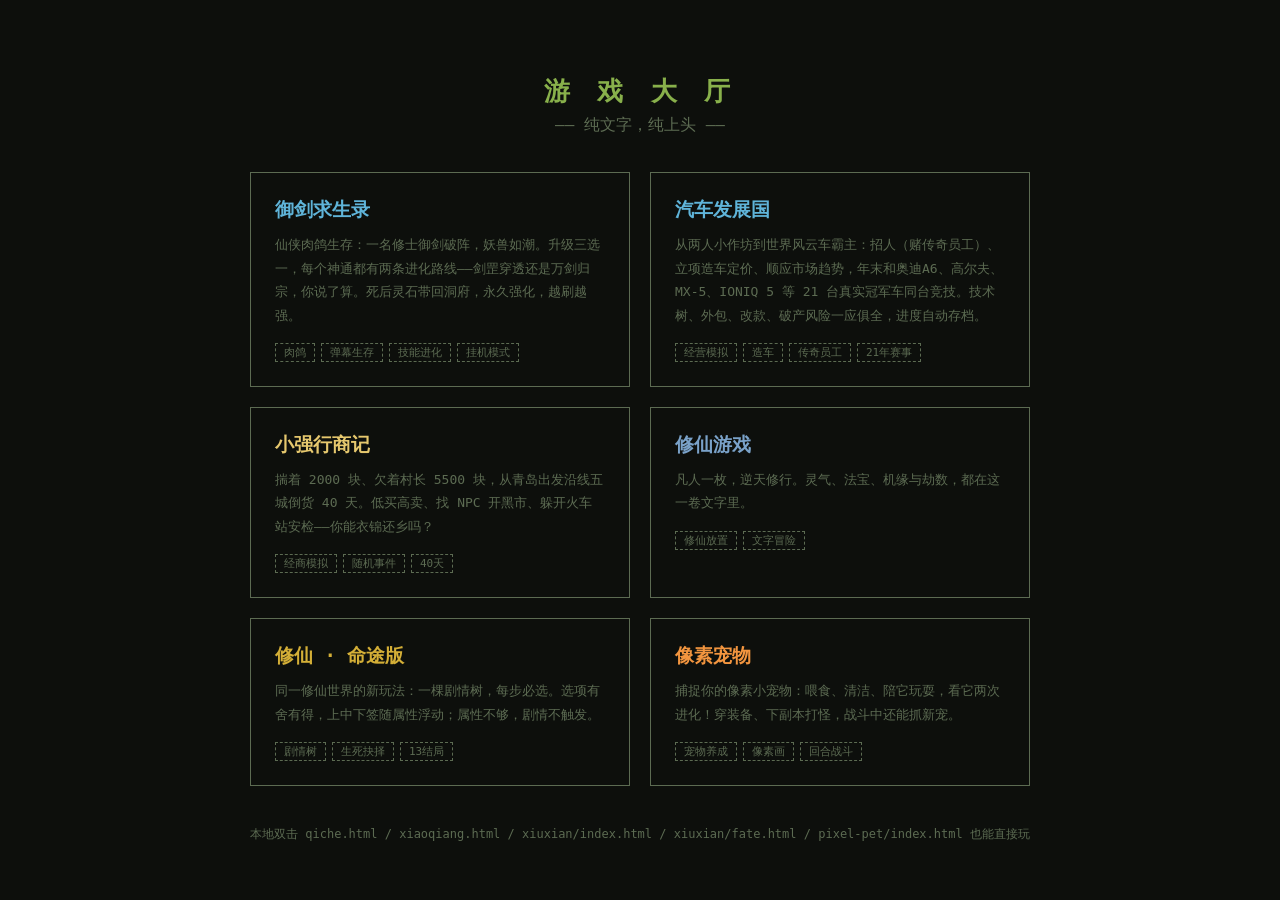
==== commit ff70fc1d: "hub: 大厅新增御剑求生录卡片" ====
--- a/index.html
+++ b/index.html
@@ -27,13 +27,17 @@
   <h1>游 戏 大 厅</h1>
   <div class="sub">—— 纯文字，纯上头 ——</div>
   <div class="cards">
+    <a class="card qc" href="yujian.html">
+      <h2>御剑求生录</h2>
+      <p>仙侠肉鸽生存：一名修士御剑破阵，妖兽如潮。升级三选一，每个神通都有两条进化路线——剑罡穿透还是万剑归宗，你说了算。死后灵石带回洞府，永久强化，越刷越强。</p>
+      <div class="tags"><span class="tag">肉鸽</span><span class="tag">弹幕生存</span><span class="tag">技能进化</span><span class="tag">挂机模式</span></div>
+    </a>
     <a class="card qc" href="qiche.html">
       <h2>汽车发展国</h2>
       <p>从两人小作坊到世界风云车霸主：招人（赌传奇员工）、立项造车定价、顺应市场趋势，年末和奥迪A6、高尔夫、MX-5、IONIQ 5 等 21 台真实冠军车同台竞技。技术树、外包、改款、破产风险一应俱全，进度自动存档。</p>
       <div class="tags"><span class="tag">经营模拟</span><span class="tag">造车</span><span class="tag">传奇员工</span><span class="tag">21年赛事</span></div>
     </a>
-    <a class="card xq" href="xiaoqiang.html">
-      <h2>小强行商记</h2>
+    <a class="card xq" href="xiaoqiang.html">      <h2>小强行商记</h2>
       <p>揣着 2000 块、欠着村长 5500 块，从青岛出发沿线五城倒货 40 天。低买高卖、找 NPC 开黑市、躲开火车站安检——你能衣锦还乡吗？</p>
       <div class="tags"><span class="tag">经商模拟</span><span class="tag">随机事件</span><span class="tag">40天</span></div>
     </a>
